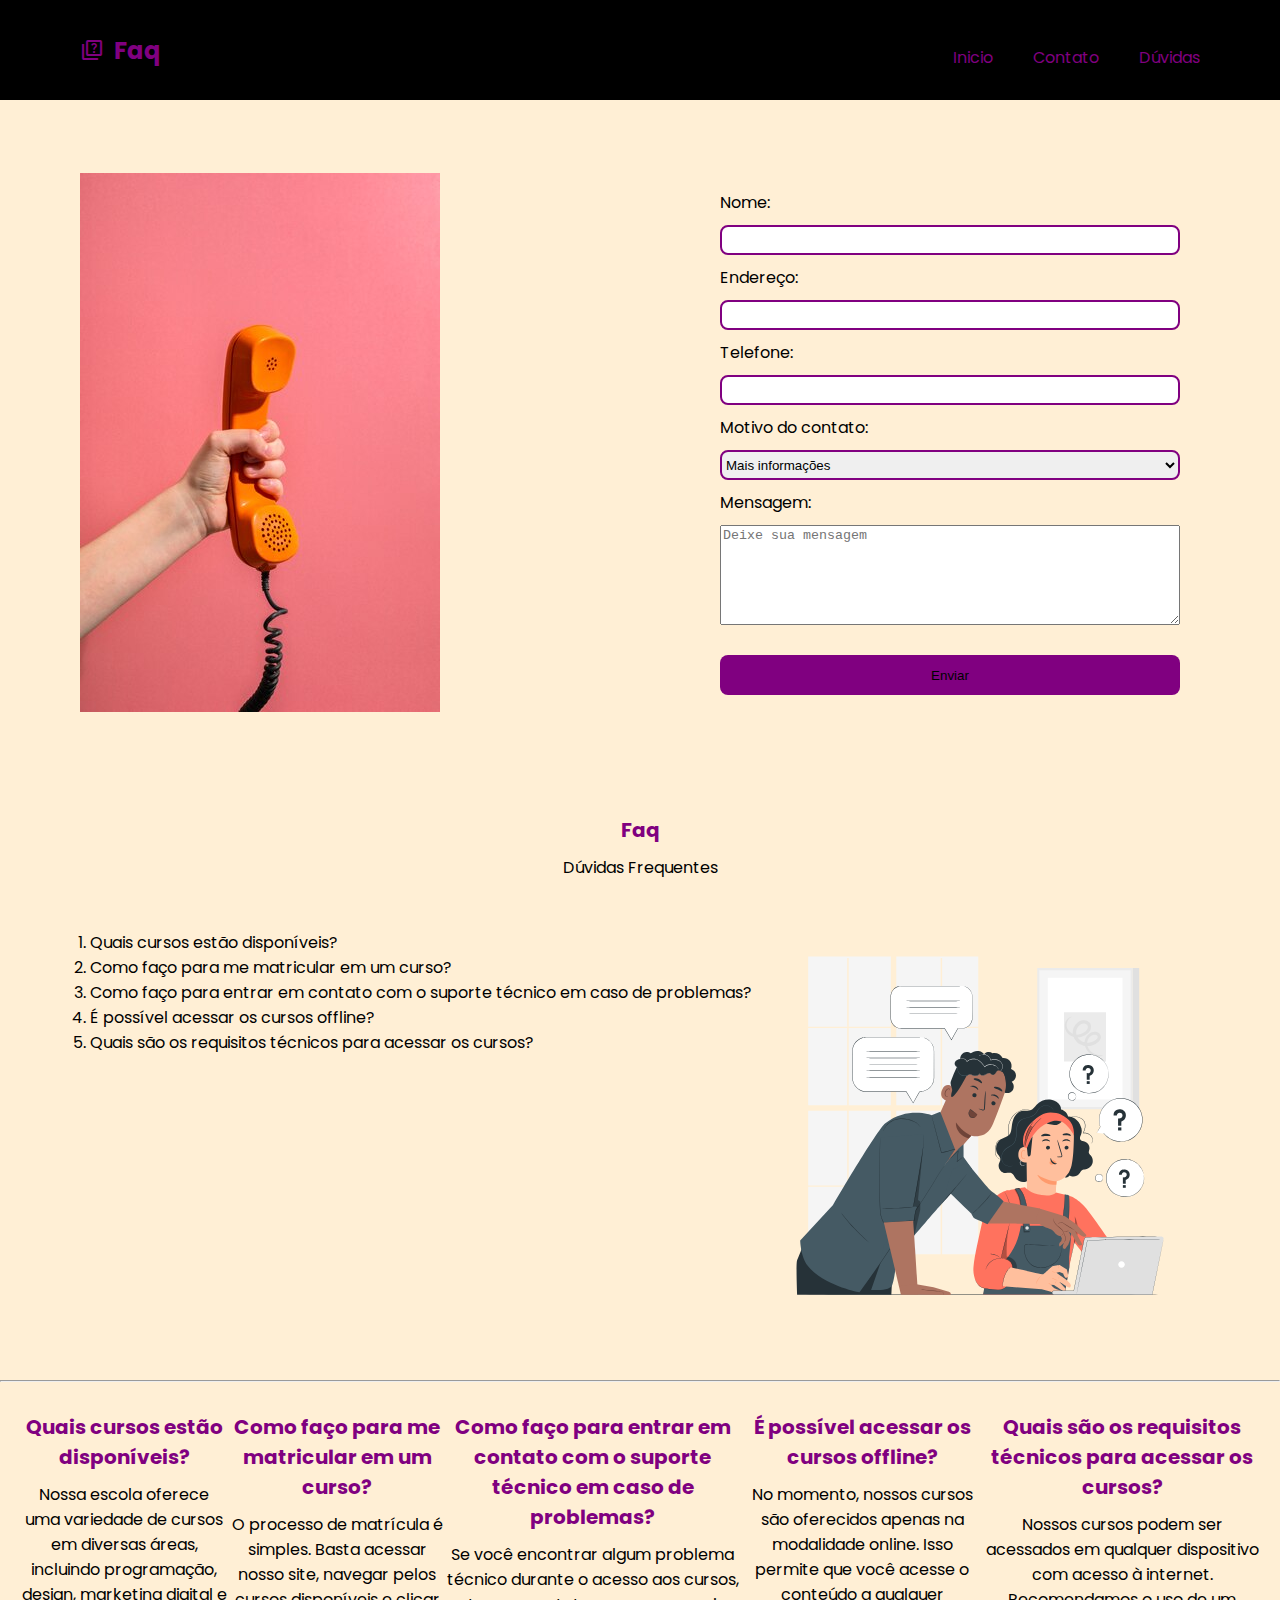
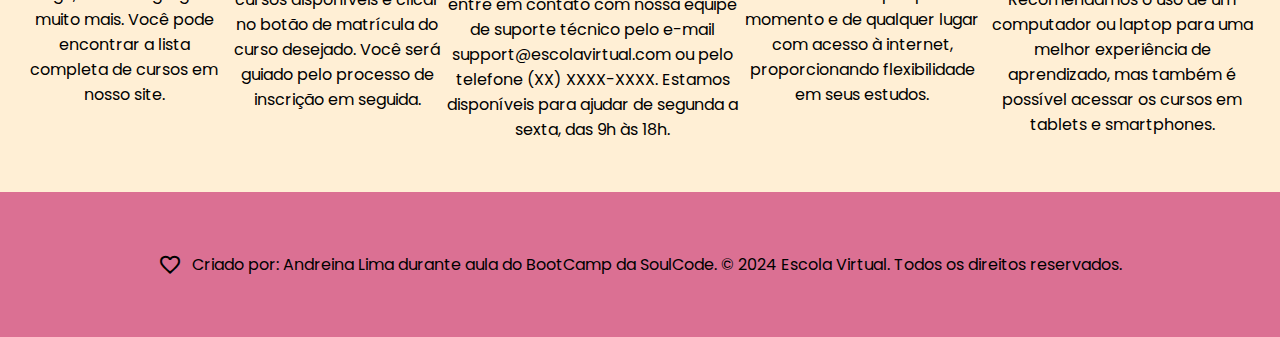
==== faq.html @ 166ddb45 "first commit" ====
<!DOCTYPE html>
<html lang="en">
<head>
  <meta charset="UTF-8">
  <meta name="viewport" content="width=device-width, initial-scale=1.0">
    <meta name="author" content="AndreinaLima" />
    <meta name="keywords" content="Web, Html, Cursos, Tecnologia" />
  <title>Faq de perguntas frequentes</title>
    <link rel="stylesheet" href="style.css">
    
    <!-- Fontes e ícones -->
    <link rel="preconnect" href="https://fonts.googleapis.com">
    <link rel="preconnect" href="https://fonts.gstatic.com" crossorigin>
    <link
      href="https://fonts.googleapis.com/css2?family=Poppins:ital,wght@0,100;0,200;0,300;0,400;0,500;0,600;0,700;0,800;0,900;1,100;1,200;1,300;1,400;1,500;1,600;1,700;1,800;1,900&display=swap"
      rel="stylesheet">
    
    <link rel="stylesheet"
      href="https://fonts.googleapis.com/css2?family=Material+Symbols+Outlined:opsz,wght,FILL,GRAD@20..48,100..700,0..1,-50..200" />
</head>
<body>
  <header>
    <h2><span class="material-symbols-outlined">
      quiz
    </span>Faq</h2>
    <nav>
      <a href="index.html">Inicio</a>
      <a href="#contato">Contato</a>
      <a href="#duvidas">Dúvidas</a>
    </nav>
  </header>
  <main>
    <section id="contato">
      <img src="/img/contato-telefone.jpg" alt="Imagem de um telefone">

      <form>
        <div class="forms">
          <label for="Nome">Nome:</label>
          <input type="text" name="nome" id="Nome" required>

          <label for="Endereco">Endereço:</label>
          <input type="text" name="endereco" id="Endereco">

          <label for="Telefone">Telefone:</label>
          <input type="tel" name="telefone" id="Telefone">

          <label for="Tipo-de-contato">Motivo do contato:</label>
          <select name="Tipo-de-contato" id="Tipo-de-comida">
            <option disabled selected>Mais informações</option>
            <option>Não consigo realizar pagamento</option>
            <option>Não sei qual curso escolher</option>
            <option>Ajuda técnica</option>
          </select>

          <label for="Mensagem">Mensagem:</label>
          <textarea name="mensagem" id="Mensagem" placeholder="Deixe sua mensagem" required></textarea>

          <button type="submit">Enviar</button>
        </div>
      </form>
    </section>

    <section id="duvidas">
      <h3>Faq</h3>
      <p>Dúvidas Frequentes</p>
      <div class="lista">
      <ol>
        <li>Quais cursos estão disponíveis?</li>
        <li>Como faço para me matricular em um curso?</li>
        <li>Como faço para entrar em contato com o suporte técnico em caso de problemas?</li>
        <li>É possível acessar os cursos offline?</li>
        <li>Quais são os requisitos técnicos para acessar os cursos?</li>
      </ol>
      <img src="/img/faq-img (1).svg" alt="">
      </div>
      <hr>
    <div class="article">
      <article>
        <h3>Quais cursos estão disponíveis?</h3>
        <p>Nossa escola oferece uma variedade de cursos em diversas áreas, incluindo programação, design, marketing digital e
          muito mais. Você pode encontrar a lista completa de cursos em nosso site.</p>
      </article>

      <article>
        <h3>Como faço para me matricular em um curso?</h3>
        <p>O processo de matrícula é simples. Basta acessar nosso site, navegar pelos cursos disponíveis e clicar no botão de
          matrícula do curso desejado. Você será guiado pelo processo de inscrição em seguida.</p>
      </article>

          <article>
            <h3>Como faço para entrar em contato com o suporte técnico em caso de problemas?</h3>
            <p>Se você encontrar algum problema técnico durante o acesso aos cursos, entre em contato com nossa equipe de suporte
              técnico pelo e-mail support@escolavirtual.com ou pelo telefone (XX) XXXX-XXXX. Estamos disponíveis para ajudar de
              segunda a sexta, das 9h às 18h.</p>
          </article>

      <article>
        <h3>É possível acessar os cursos offline?</h3>
        <p>No momento, nossos cursos são oferecidos apenas na modalidade online. Isso permite que você acesse o conteúdo a
          qualquer momento e de qualquer lugar com acesso à internet, proporcionando flexibilidade em seus estudos.</p>
      </article>

          <article>
            <h3>Quais são os requisitos técnicos para acessar os cursos?</h3>
            <p>Nossos cursos podem ser acessados em qualquer dispositivo com acesso à internet. Recomendamos o uso de um
              computador ou laptop para uma melhor experiência de aprendizado, mas também é possível acessar os cursos em tablets
              e smartphones.</p>
          </article>
    </div>
    </section>
  </main>

    <footer>
      <span class="material-symbols-outlined">
        favorite
      </span>
      <p>Criado por: Andreina Lima durante aula do BootCamp da SoulCode. &copy; 2024 Escola Virtual. Todos os direitos reservados.</p>

    </footer>
</body>
</html>
---- style.css ----
/* GERAL */
* {
  box-sizing: border-box;
  margin: 0;
}

body {
  font-family: "Poppins", sans-serif;
  background-color: papayawhip;
}

html {
  scroll-behavior: smooth;
}


/* PAGINA INICIAL */

#inicio ul, a {
  display: flex;
  flex-direction: column;
  text-align: center;
  text-decoration: none;
  list-style-type: none;
  gap: 50px;
  color: purple;
  padding-top: 15px;
}

h1 {
  display: flex;
  gap: 10px;
  align-items: center;
  justify-content: center;
  color: purple;
  padding: 50px 0;
  background-color: black;
}

/* FAQ */

header {
  display: flex;
  align-items: center;
  justify-content: space-between;
  height: 80px;
  background-color: black;
  padding: 50px 80px;
  text-align: center;
  gap: 20px;
}

header nav {
display: flex;
align-items: center;
gap: 40px;
}

h2 {
  color: purple;
  display: flex;
  gap: 10px;
  align-items: center;
}

a:hover {
  color: plum;
}

/* FORMULARIO */
#contato {
  display: grid;
  grid-template-columns: 50% 50%;
  gap: 30px;
  padding: 40px 80px;
  min-height: 600px;
  align-items: center;
}

form {
  display: flex;
  flex-direction: column;
  gap: 20px;
  padding: 50px;
}

.forms {
  display: flex;
  flex-direction: column;
  gap: 10px;
}

input {
  border: 2px solid purple;
  border-radius: 8px;
  height: 30px;
}

textarea {
  height: 100px;
}

select {
  border: 2px solid purple;
  border-radius: 8px;
  height: 30px;
}

button {
  height: 40px;
  margin-top: 20px;
  cursor: pointer;
  background-color: purple;
  border: none;
  border-radius: 8px;
}

button:hover {
  background-color: plum;
}

/* FAQ */

#duvidas {
  min-height: 700px;
}

.lista {
  display: flex;
  padding: 50px;
  gap: 30px;
}

.lista img {
  width: 400px;
}

h3{
  text-align: center;
  padding: 30px 0 10px 0;
  font-size: 20px;
  color: purple;
}

p {
  text-align: center;
}

.article {
  display: flex;
  margin: 0 20px;
}

/* SOBRE */

table {
  margin: auto;
  border-collapse: collapse;
}
#sobre h2{
  justify-content: center;
  padding: 40px;
}
#sobre p {
  padding: 0 80px;
}

#cursos h2{
  justify-content: center;
  padding: 20px;
}

#cursos p {
  padding-bottom: 20px;
}
#interesses h2 {
  margin-top: 30px;
  justify-content: center;
}

#interesses input {
  gap: 10px;
  height: 20px;
}
#interesses #cWeb, #cDesign, #cMarketing {
  width: 100px;
  margin-left: 45%;
}
#interesses label {
  text-align: center;
}
/* SERVIÇOS */
#servicos {
  display: flex;
  gap: 80px;
  padding: 20px 80px;
  margin-top: 50px;
  margin-bottom: 50px;
}

#servicos img {
  width: 300px;
  margin-left: 200px;
  border-radius: 8px;
}

.text {
  display: flex;
  flex-direction: column;
  gap: 20px;
  align-items: center;
  padding-top: 40px;
}
.text p {
  width: 500px;
}

aside li {
  list-style-type: none;
}


/* RODAPÉ */
footer {
  display: flex;
  align-items: center;
  justify-content: center;
  gap: 10px;
  background-color: palevioletred;
  padding: 60px;
  margin-top: 50px;
}
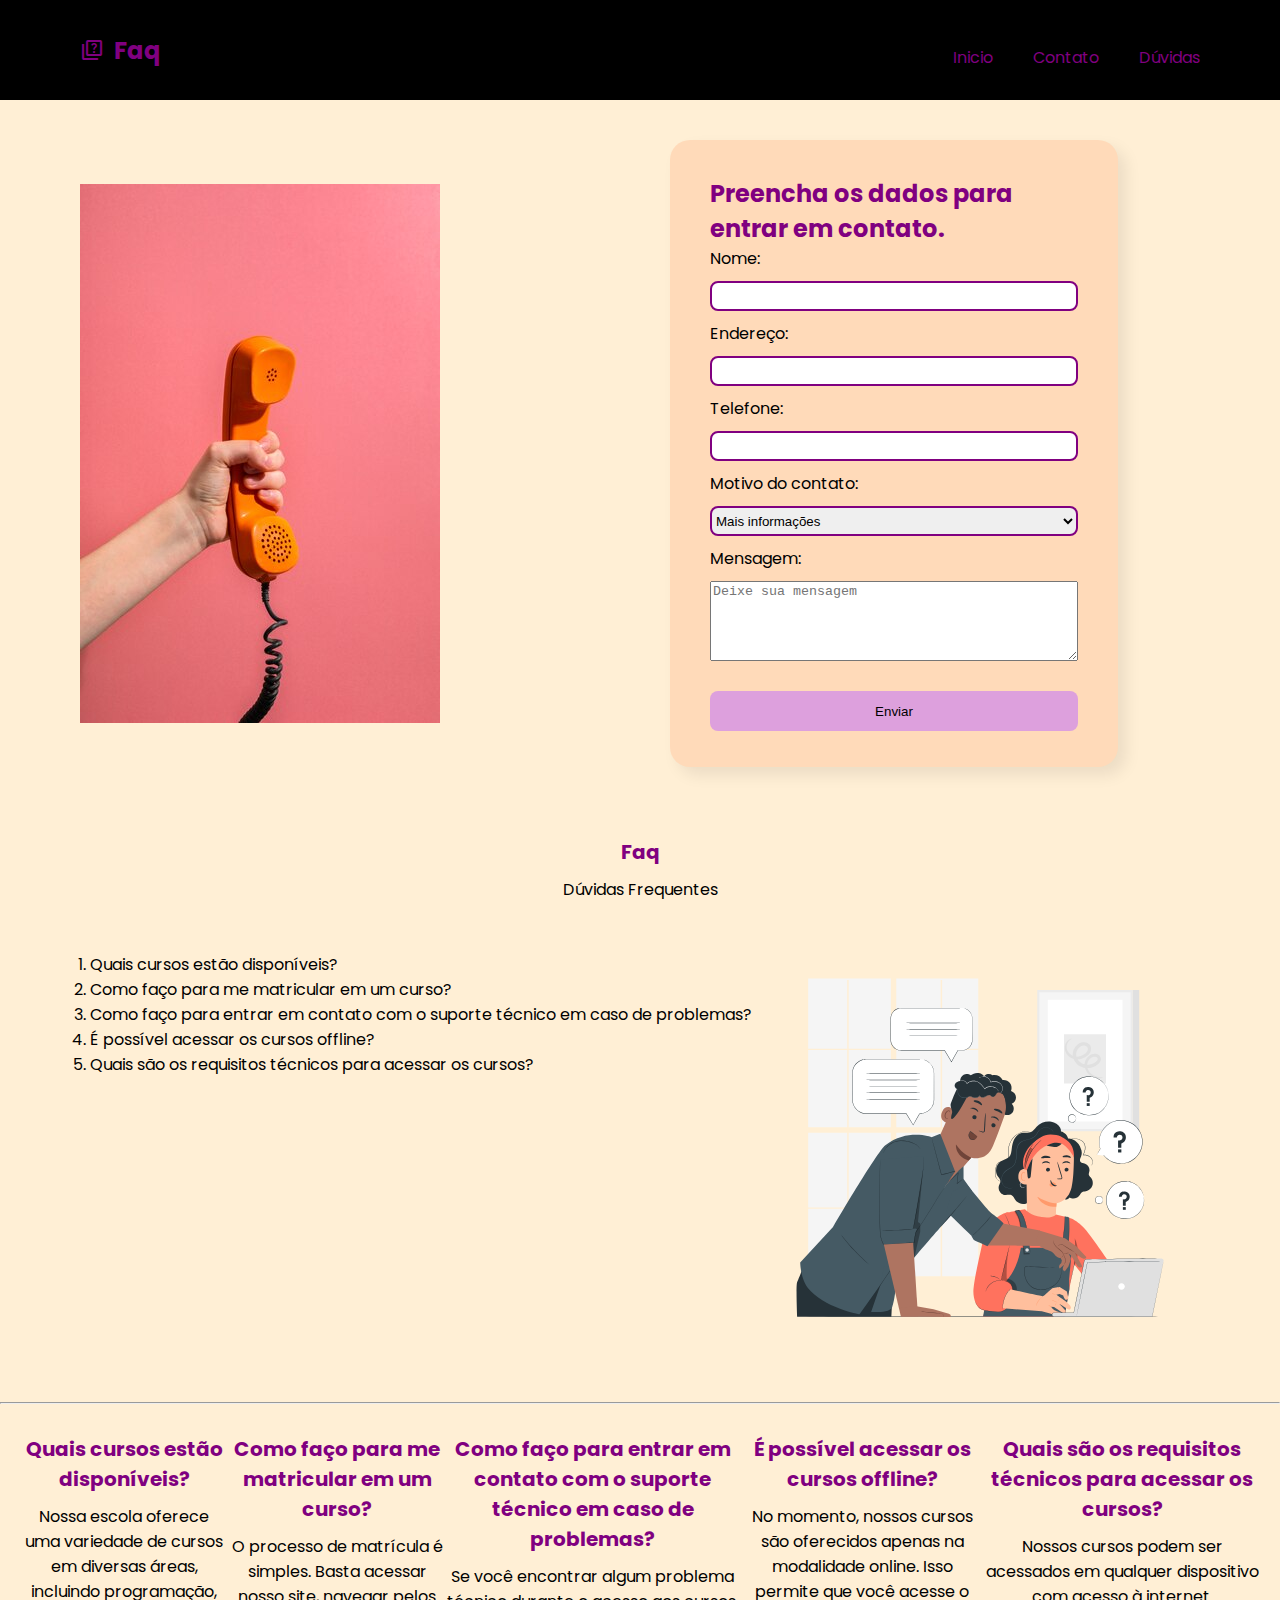
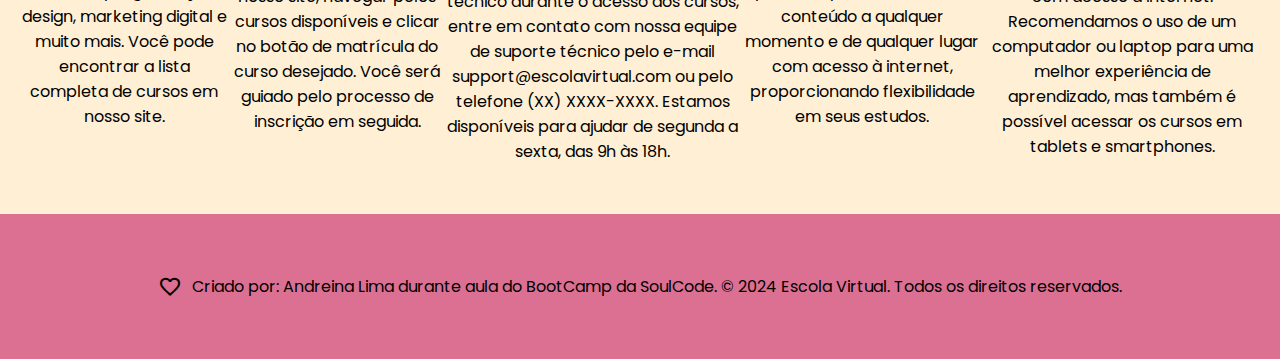
==== commit bcd85bce: "tabela atualizada" ====
--- a/faq.html
+++ b/faq.html
@@ -5,6 +5,7 @@
   <meta name="viewport" content="width=device-width, initial-scale=1.0">
     <meta name="author" content="AndreinaLima" />
     <meta name="keywords" content="Web, Html, Cursos, Tecnologia" />
+    <meta name="description" content="Um site de cursos" />
   <title>Faq de perguntas frequentes</title>
     <link rel="stylesheet" href="style.css">
     
@@ -31,9 +32,10 @@
   </header>
   <main>
     <section id="contato">
-      <img src="/img/contato-telefone.jpg" alt="Imagem de um telefone">
+      <img src="./img/telefone.jpg" alt="Imagem de um telefone">
 
       <form>
+        <h2>Preencha os dados para entrar em contato.</h2>
         <div class="forms">
           <label for="Nome">Nome:</label>
           <input type="text" name="nome" id="Nome" required>
@@ -71,7 +73,7 @@
         <li>É possível acessar os cursos offline?</li>
         <li>Quais são os requisitos técnicos para acessar os cursos?</li>
       </ol>
-      <img src="/img/faq-img (1).svg" alt="">
+      <img src="./img/faq.svg" alt="faq">
       </div>
       <hr>
     <div class="article">
--- a/style.css
+++ b/style.css
@@ -77,11 +77,12 @@
   align-items: center;
 }
 
-form {
-  display: flex;
-  flex-direction: column;
-  gap: 20px;
-  padding: 50px;
+#contato form {
+  max-width: 80%;
+  background-color: peachpuff;
+  border-radius: 20px;
+  padding: 36px 40px;
+  box-shadow: 8px 8px 16px rgba(0, 0, 0, 0.08);
 }
 
 .forms {
@@ -97,7 +98,7 @@
 }
 
 textarea {
-  height: 100px;
+  height: 80px;
 }
 
 select {
@@ -110,13 +111,13 @@
   height: 40px;
   margin-top: 20px;
   cursor: pointer;
+  background-color: plum;
+  border: none;
+  border-radius: 8px;
+}
+
+button:hover {
   background-color: purple;
-  border: none;
-  border-radius: 8px;
-}
-
-button:hover {
-  background-color: plum;
 }
 
 /* FAQ */
@@ -156,7 +157,23 @@
 table {
   margin: auto;
   border-collapse: collapse;
-}
+  border: 1px solid #ccc;
+}
+th {
+    background-color: plum;
+    color: #333;
+    padding: 10px;
+    border: 1px solid #ddd; 
+    text-align: center; 
+}
+td {
+    padding: 10px; 
+    border: 1px solid #ddd;
+    text-align: center;
+}
+
+
+
 #sobre h2{
   justify-content: center;
   padding: 40px;
@@ -173,22 +190,22 @@
 #cursos p {
   padding-bottom: 20px;
 }
+
+#interesses {
+    justify-content: center;
+    margin: 30px auto;
+    max-width: 600px;
+}
+
+#interesses label {
+    display: block;
+    margin-bottom: 5px;
+}
+
 #interesses h2 {
-  margin-top: 30px;
-  justify-content: center;
-}
-
-#interesses input {
-  gap: 10px;
-  height: 20px;
-}
-#interesses #cWeb, #cDesign, #cMarketing {
-  width: 100px;
-  margin-left: 45%;
-}
-#interesses label {
-  text-align: center;
-}
+    margin-bottom: 10px;
+}
+
 /* SERVIÇOS */
 #servicos {
   display: flex;
@@ -211,6 +228,7 @@
   align-items: center;
   padding-top: 40px;
 }
+
 .text p {
   width: 500px;
 }
